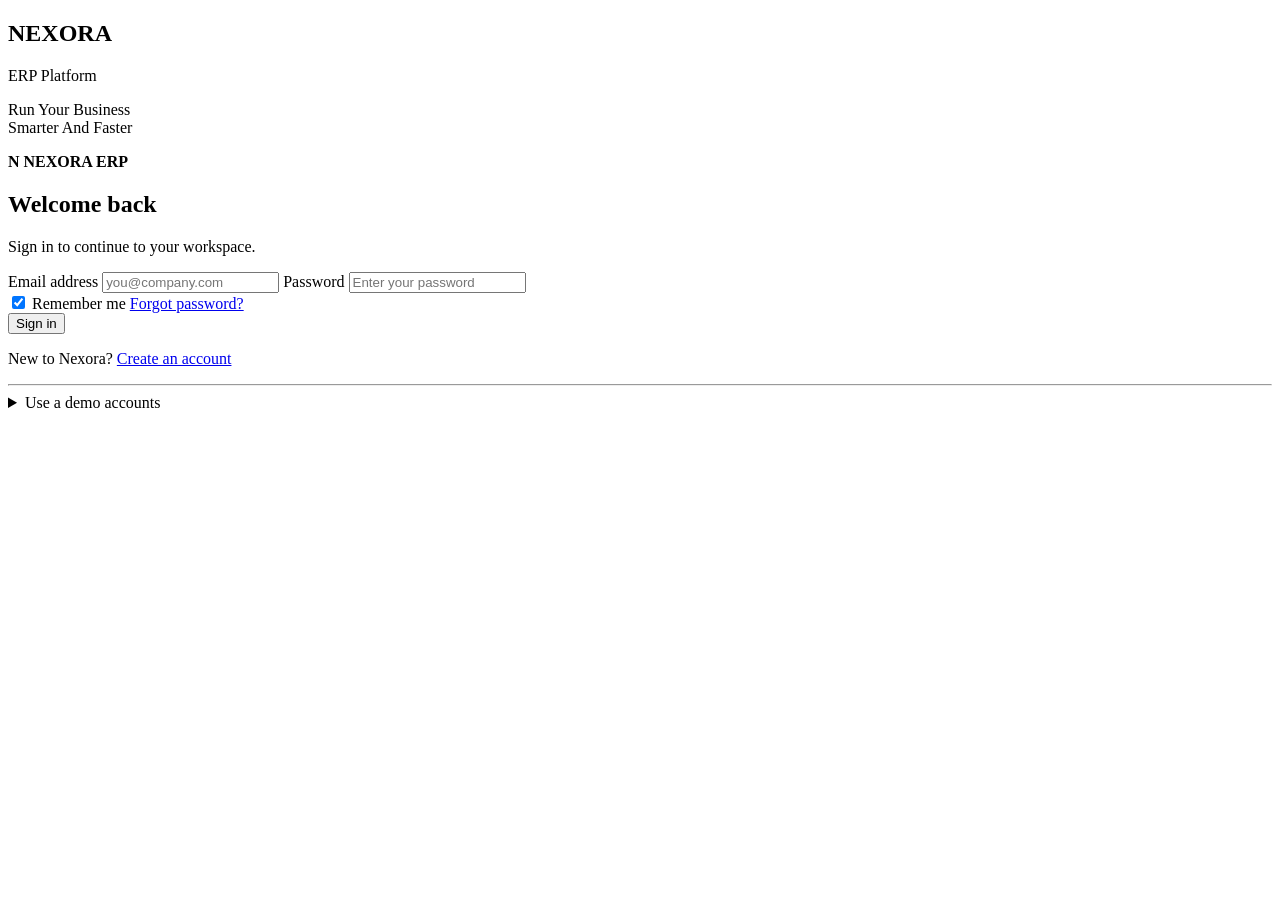
==== index.html @ 830d8260 "Add files via upload" ====
<!doctype html>
<html lang="en">

<head>
    <meta charset="utf-8">
    <meta name="viewport" content="width=device-width, initial-scale=1">

    <title>Sign in | NEXORA ERP</title>

    <link rel="stylesheet" href="css/login.css">
</head>

<body>

    <main class="login">

        <section class="welcome">
            <div>
                <h1>NEXORA</h1>
                <p class="sub">ERP Platform</p>
            </div>

            <p class="tagline">
                Run Your Business<br>
                <span>Smarter And Faster</span>
            </p>
        </section>

        <section class="sign-in">
            <form id="loginForm">

                <div class="logo">
                    <b>N</b>
                    <strong>NEXORA ERP</strong>
                </div>

                <h2>Welcome back</h2>
                <p>Sign in to continue to your workspace.</p>

                <label>
                    Email address
                    <input
                        id="email"
                        type="email"
                        placeholder="you@company.com"
                        required
                    >
                </label>

                <label>
                    Password
                    <input
                        id="password"
                        type="password"
                        placeholder="Enter your password"
                        required
                    >
                </label>

                <div class="options">

                    <label class="remember">
                        <input type="checkbox" checked>
                        Remember me
                    </label>

                    <a href="#">Forgot password?</a>

                </div>

                <button>Sign in</button>

                <p class="create">
                    New to Nexora?
                    <a href="#">Create an account</a>
                </p>

                <hr>
                <section>
                    <details>
                        <summary  class="accounts">Use a demo accounts</summary>
                        <div class="demo"><span>Admin</span><p>admin@nexora.com / Admin@123</p></div>
                        <div class="demo"><span>Manager</span><p>manager@nexora.com / Manager@123</p></div>
                        <div class="demo"><span>Employee</span><p>employee@nexora.com / Employee@123</p></div>
                    </details>
                </section>
            </form>
        </section>

    </main>

    <script src="js/login.js"></script>

</body>

</html>
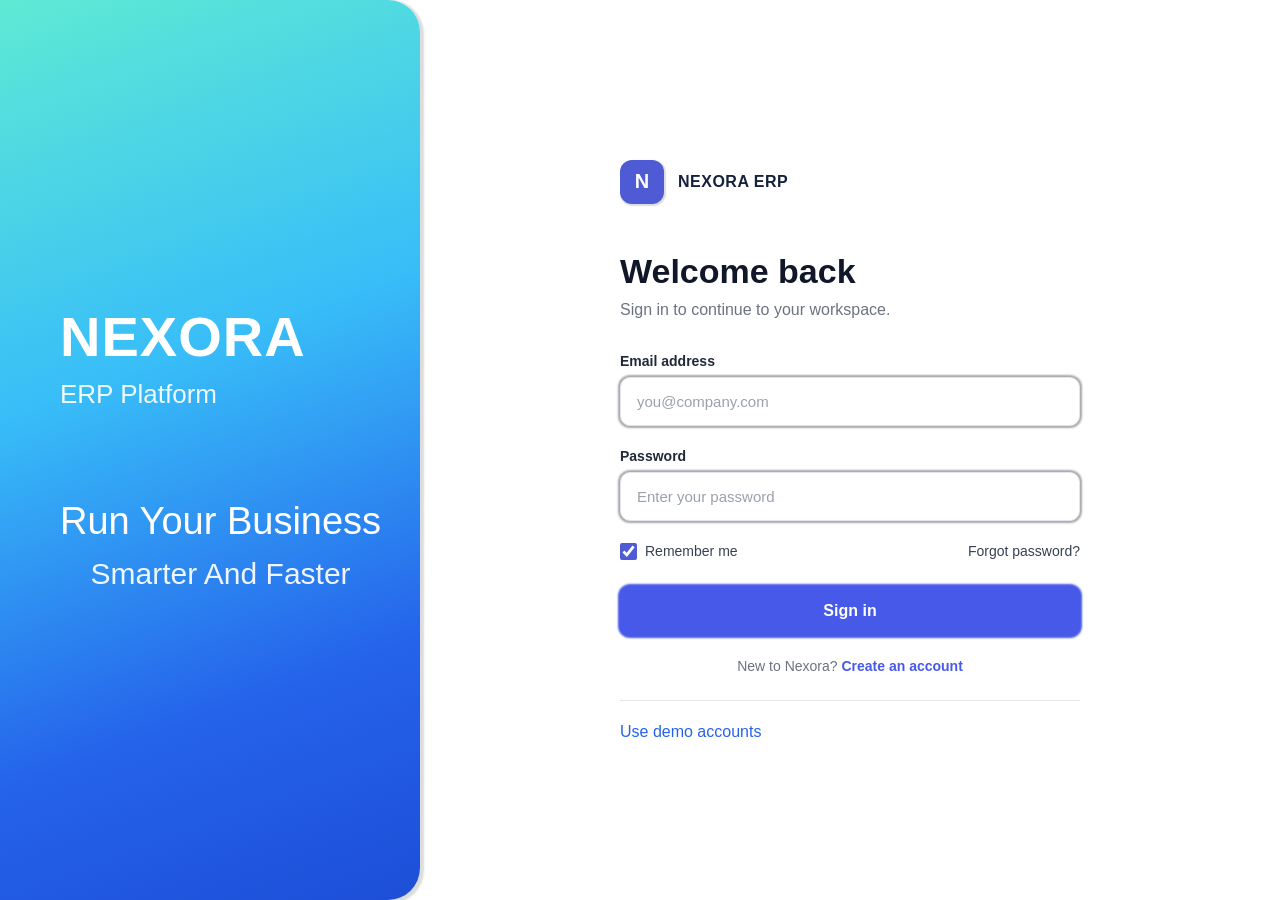
==== commit f73febb6: "Add files via upload" ====
--- a/index.html
+++ b/index.html
@@ -1,96 +1,39 @@
-<!doctype html>
+<!DOCTYPE html>
 <html lang="en">
-
 <head>
-    <meta charset="utf-8">
-    <meta name="viewport" content="width=device-width, initial-scale=1">
-
-    <title>Sign in | NEXORA ERP</title>
-
-    <link rel="stylesheet" href="css/login.css">
+<meta charset="UTF-8">
+<meta name="viewport" content="width=device-width, initial-scale=1.0">
+<title>Nexora ERP — Sign In</title>
+<link rel="stylesheet" href="css/login.css">
 </head>
-
 <body>
-
-    <main class="login">
-
-        <section class="welcome">
-            <div>
-                <h1>NEXORA</h1>
-                <p class="sub">ERP Platform</p>
-            </div>
-
-            <p class="tagline">
-                Run Your Business<br>
-                <span>Smarter And Faster</span>
-            </p>
-        </section>
-
-        <section class="sign-in">
-            <form id="loginForm">
-
-                <div class="logo">
-                    <b>N</b>
-                    <strong>NEXORA ERP</strong>
-                </div>
-
-                <h2>Welcome back</h2>
-                <p>Sign in to continue to your workspace.</p>
-
-                <label>
-                    Email address
-                    <input
-                        id="email"
-                        type="email"
-                        placeholder="you@company.com"
-                        required
-                    >
-                </label>
-
-                <label>
-                    Password
-                    <input
-                        id="password"
-                        type="password"
-                        placeholder="Enter your password"
-                        required
-                    >
-                </label>
-
-                <div class="options">
-
-                    <label class="remember">
-                        <input type="checkbox" checked>
-                        Remember me
-                    </label>
-
-                    <a href="#">Forgot password?</a>
-
-                </div>
-
-                <button>Sign in</button>
-
-                <p class="create">
-                    New to Nexora?
-                    <a href="#">Create an account</a>
-                </p>
-
-                <hr>
-                <section>
-                    <details>
-                        <summary  class="accounts">Use a demo accounts</summary>
-                        <div class="demo"><span>Admin</span><p>admin@nexora.com / Admin@123</p></div>
-                        <div class="demo"><span>Manager</span><p>manager@nexora.com / Manager@123</p></div>
-                        <div class="demo"><span>Employee</span><p>employee@nexora.com / Employee@123</p></div>
-                    </details>
-                </section>
-            </form>
-        </section>
-
-    </main>
-
-    <script src="js/login.js"></script>
-
+  <div class="page">
+    <div class="left-panel"><div class="left-content">
+      <h1 class="brand-title">NEXORA</h1>
+      <p class="brand-subtitle">ERP Platform</p>
+      <div class="tagline"><p class="tagline-line1">Run Your Business</p><p class="tagline-line2">Smarter And Faster</p></div>
+    </div></div>
+    <div class="right-panel"><div class="form-wrap">
+      <div class="logo-row"><div class="logo-badge">N</div><span class="logo-text">NEXORA ERP</span></div>
+      <h2 class="welcome">Welcome back</h2>
+      <p class="subtext">Sign in to continue to your workspace.</p>
+      <form class="login-form" id="loginForm">
+        <label class="field-label" for="email">Email address</label>
+        <input class="field-input" type="email" id="email" name="email" placeholder="you@company.com" required>
+        <label class="field-label" for="password">Password</label>
+        <input class="field-input" type="password" id="password" name="password" placeholder="Enter your password" required>
+        <div class="row-between"><label class="remember"><input type="checkbox" checked><span>Remember me</span></label><a href="#" class="forgot">Forgot password?</a></div>
+        <button type="submit" class="signin-btn">Sign in</button>
+        <p class="signup-text">New to Nexora? <a href="#" class="signup-link">Create an account</a></p>
+        <hr class="divider">
+        <section><details><summary class="accounts">Use demo accounts</summary>
+          <div class="demo"><span>Admin</span><p>admin@nexora.com / admin@123</p></div>
+          <div class="demo"><span>Manager</span><p>manager@nexora.com / manager@123</p></div>
+          <div class="demo"><span>Employee</span><p>employee@nexora.com / employee@123</p></div>
+        </details></section>
+      </form>
+    </div></div>
+  </div>
+  <script src="js/login.js"></script>
 </body>
-
 </html>
--- a/css/login.css
+++ b/css/login.css
@@ -0,0 +1,281 @@
+* {
+    margin: 0;
+    padding: 0;
+    box-sizing: border-box;
+}
+
+body {
+    font-family: -apple-system, BlinkMacSystemFont, "Segoe UI", Roboto, "Helvetica Neue", Arial, sans-serif;
+    background: #fff;
+    color: #1a1a2e;
+}
+
+.page {
+    display: flex;
+    width: 100%;
+    min-height: 100vh;
+}
+
+.left-panel {
+    flex: 0 0 40%;
+    max-width: 420px;
+    background: linear-gradient(
+        160deg,
+        #5eead4 0%,
+        #38bdf8 40%,
+        #2563eb 75%,
+        #1d4ed8 100%
+    );
+    border-radius: 0 32px 32px 0;
+    display: flex;
+    align-items: center;
+    padding: 0 60px;
+    min-height: 100vh;
+    box-shadow: 2px 2px 2px 2px gainsboro;
+}
+
+.left-content {
+    color: #fff;
+}
+
+.brand-title {
+    font-size: 56px;
+    font-weight: 800;
+    letter-spacing: 1px;
+    line-height: 1;
+    margin-bottom: 14px;
+}
+
+.brand-subtitle {
+    font-size: 26px;
+    font-weight: 400;
+    color: rgba(255, 255, 255, .92);
+    margin-bottom: 90px;
+}
+
+.tagline {
+    text-align: center;
+}
+
+.tagline-line1 {
+    font-size: 38px;
+    font-weight: 400;
+    color: #fff;
+    margin-bottom: 14px;
+    white-space: nowrap;
+}
+
+.tagline-line2 {
+    font-size: 30px;
+    font-weight: 400;
+    color: rgba(255, 255, 255, .92);
+}
+
+.right-panel {
+    flex: 1;
+    display: flex;
+    align-items: center;
+    justify-content: center;
+    padding: 60px 40px;
+}
+
+.form-wrap {
+    width: 100%;
+    max-width: 460px;
+}
+
+.logo-row {
+    display: flex;
+    align-items: center;
+    gap: 14px;
+    margin-bottom: 48px;
+}
+
+.logo-badge {
+    width: 44px;
+    height: 44px;
+    border-radius: 12px;
+    background: #4f5bd5;
+    color: #fff;
+    font-weight: 700;
+    font-size: 20px;
+    display: flex;
+    align-items: center;
+    justify-content: center;
+    box-shadow: 1px 1px 1px 1px gainsboro;
+}
+
+.logo-text {
+    font-weight: 700;
+    font-size: 16px;
+    letter-spacing: .5px;
+    color: #16213e;
+}
+
+.welcome {
+    font-size: 34px;
+    font-weight: 800;
+    color: #0f1729;
+    margin-bottom: 10px;
+}
+
+.subtext {
+    font-size: 16px;
+    color: #6b7280;
+    margin-bottom: 34px;
+}
+
+.field-label {
+    display: block;
+    font-size: 14px;
+    font-weight: 600;
+    color: #1f2937;
+    margin-bottom: 8px;
+}
+
+.field-input {
+    width: 100%;
+    padding: 15px 16px;
+    border: 1px solid #e2e5eb;
+    border-radius: 10px;
+    font-size: 15px;
+    color: #1f2937;
+    margin-bottom: 22px;
+    outline: none;
+    transition: border-color .15s ease;
+    box-shadow: 0px 0px 2px 2px darkgray;
+}
+
+.field-input::placeholder {
+    color: #9aa1ac;
+}
+
+.field-input:focus {
+    border-color: #4f5bd5;
+}
+
+.row-between {
+    display: flex;
+    align-items: center;
+    justify-content: space-between;
+    margin-bottom: 26px;
+}
+
+.remember {
+    display: flex;
+    align-items: center;
+    gap: 8px;
+    font-size: 14px;
+    color: #374151;
+    cursor: pointer;
+}
+
+.remember input[type="checkbox"] {
+    width: 17px;
+    height: 17px;
+    accent-color: #4f5bd5;
+    cursor: pointer;
+}
+
+.forgot {
+    font-size: 14px;
+    color: #374151;
+    text-decoration: none;
+}
+
+.forgot:hover,
+.signup-link:hover {
+    text-decoration: underline;
+}
+
+.signin-btn {
+    width: 100%;
+    padding: 16px;
+    border: none;
+    border-radius: 10px;
+    background: #4759e8;
+    color: #fff;
+    font-size: 16px;
+    font-weight: 700;
+    cursor: pointer;
+    margin-bottom: 22px;
+    transition: background .15s ease;
+    box-shadow: 0px 0px 2px 2px #4759e8;
+}
+
+.signin-btn:hover {
+    background: #3a4bd6;
+    box-shadow: 0px 0px 1px 1px #3a4bd6;
+}
+
+.signup-text {
+    text-align: center;
+    font-size: 14px;
+    color: #6b7280;
+    margin-bottom: 26px;
+}
+
+.signup-link {
+    color: #4759e8;
+    font-weight: 700;
+    text-decoration: none;
+}
+
+.divider {
+    border: none;
+    border-top: 1px solid #e5e7eb;
+    margin-bottom: 22px;
+}
+
+.accounts {
+    display: inline-flex;
+    color: #2563eb;
+    user-select: none;
+}
+
+.accounts:hover {
+    color: #000;
+}
+
+.demo {
+    display: flex;
+    justify-content: space-between;
+    gap: 12px;
+    font-size: 13px;
+    margin-top: 9px;
+    color: #374151;
+}
+
+.demo p {
+    margin: 0;
+}
+
+@media (max-width: 900px) {
+    .page {
+        flex-direction: column;
+    }
+
+    .left-panel {
+        max-width: 100%;
+        border-radius: 0 0 32px 32px;
+        padding: 60px 30px;
+        min-height: auto;
+        justify-content: center;
+    }
+
+    .brand-title {
+        font-size: 44px;
+    }
+
+    .tagline-line1 {
+        font-size: 32px;
+    }
+
+    .tagline-line2 {
+        font-size: 24px;
+    }
+
+    .right-panel {
+        padding: 50px 24px;
+    }
+}
